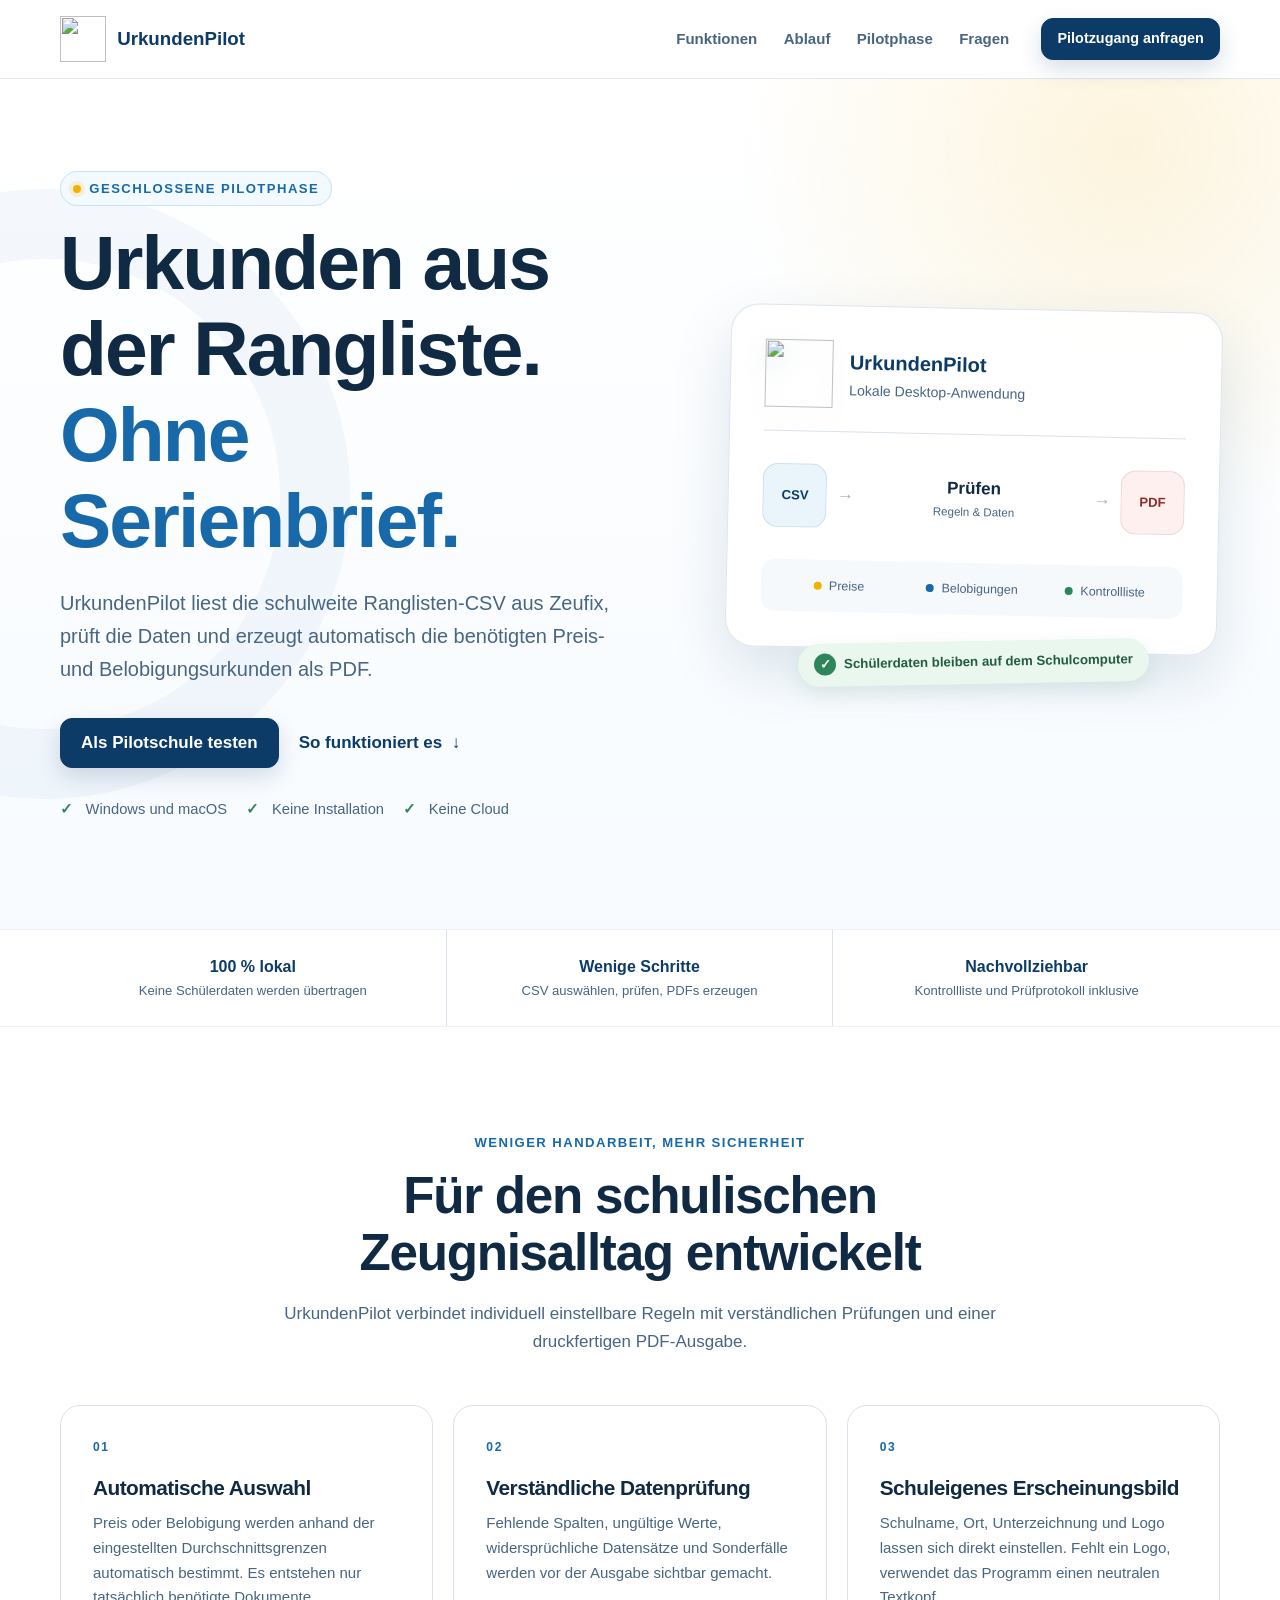
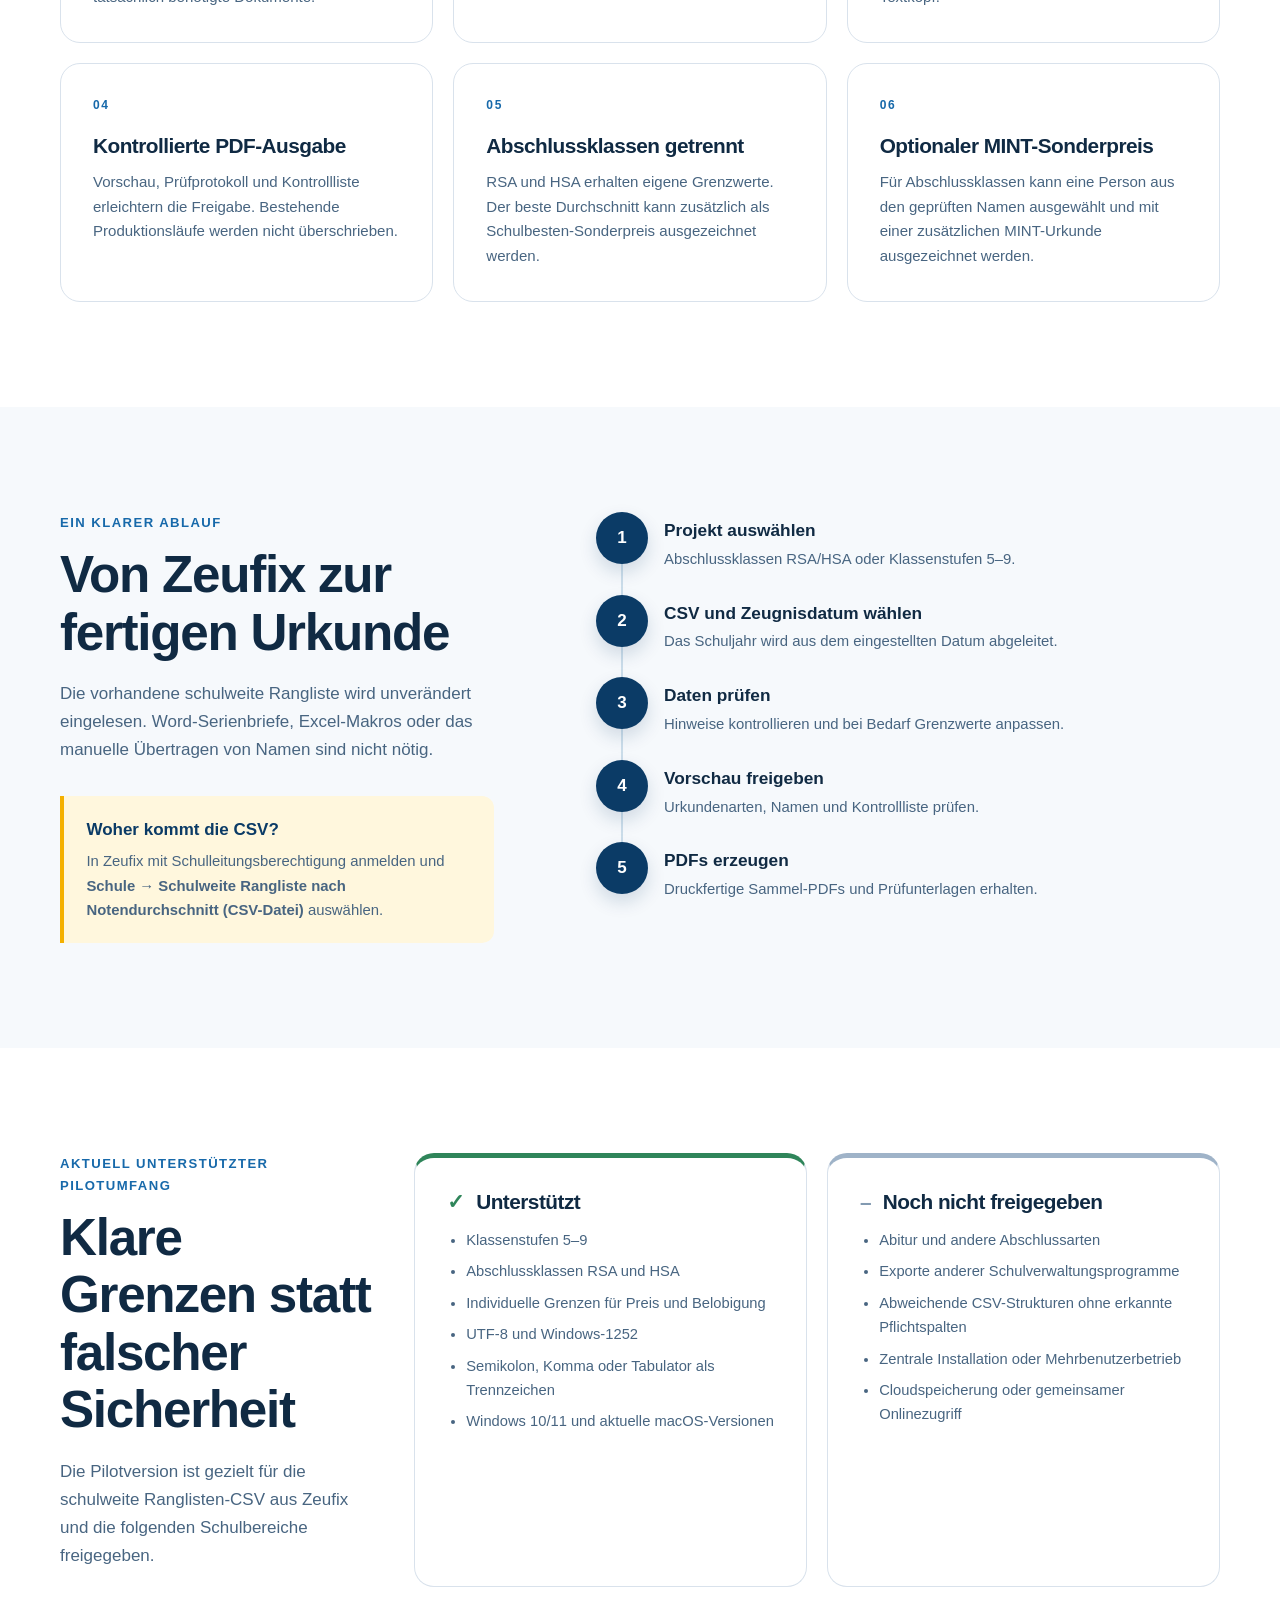
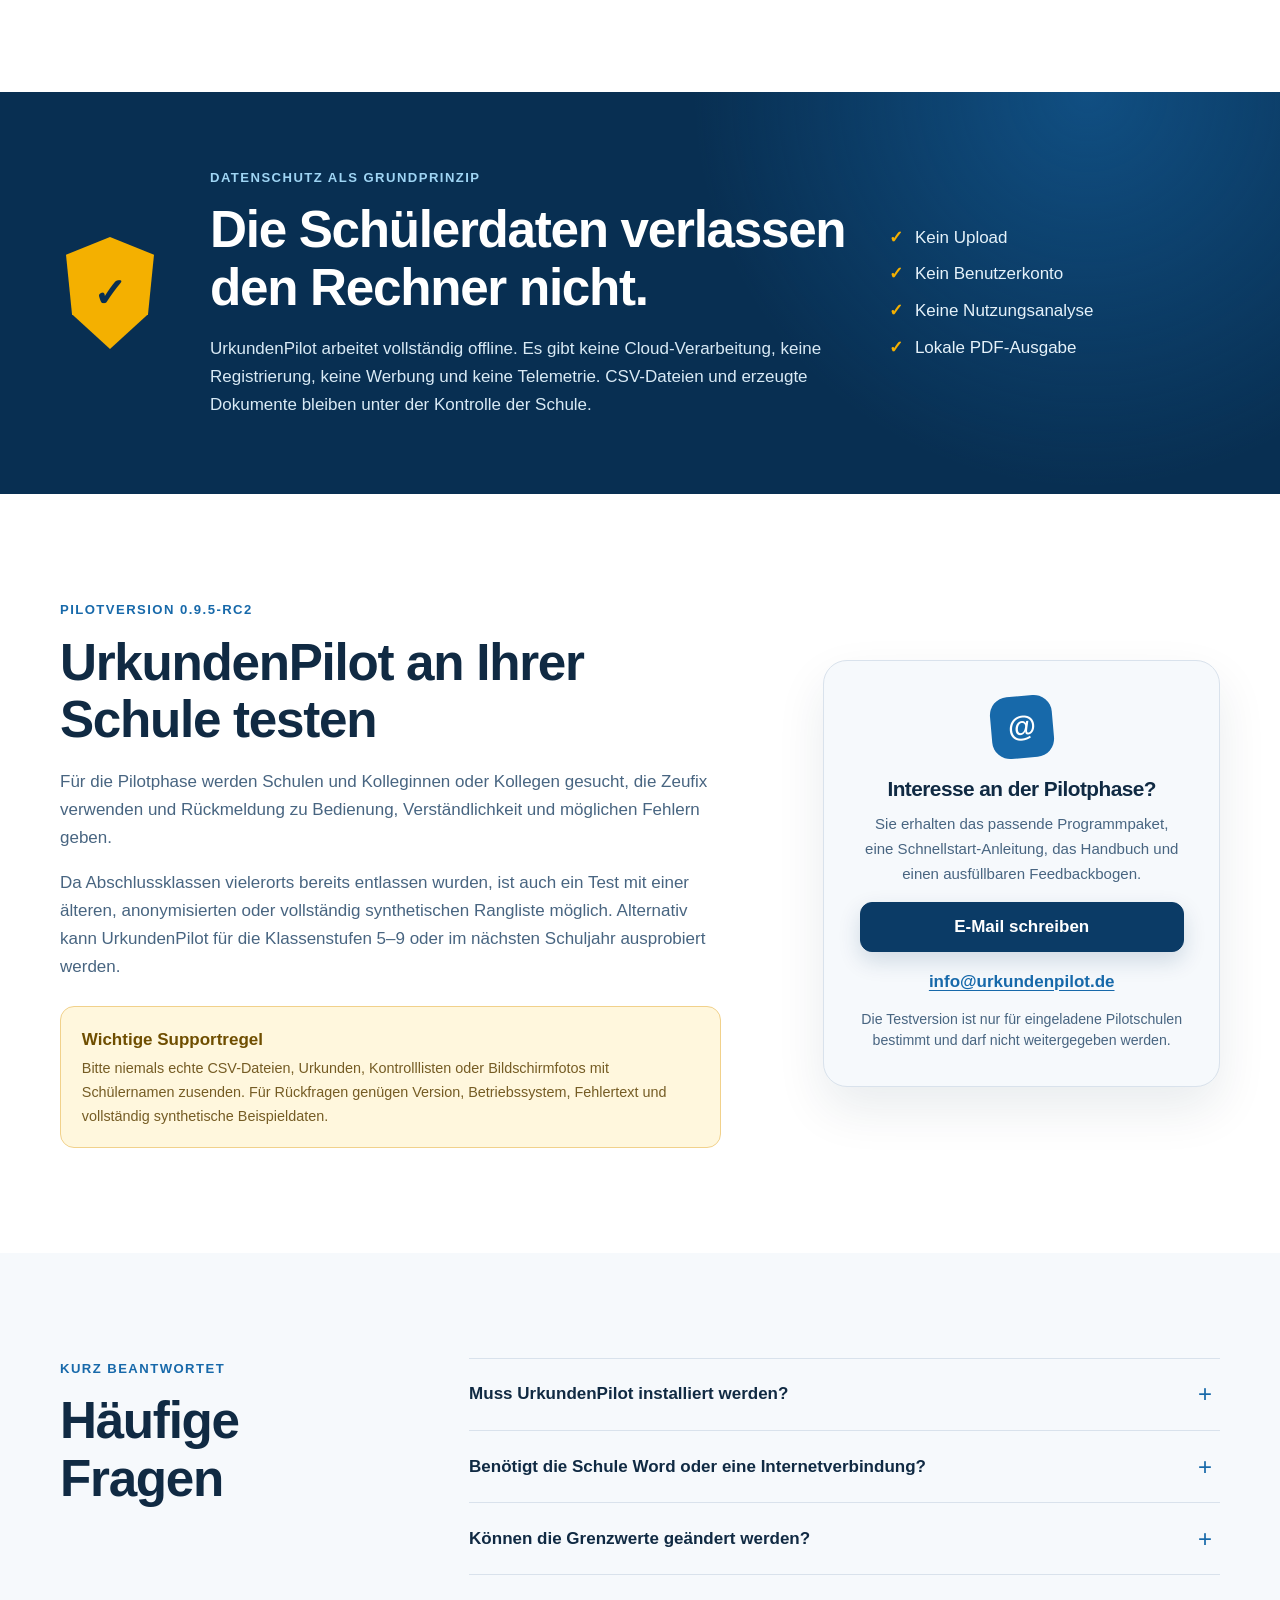
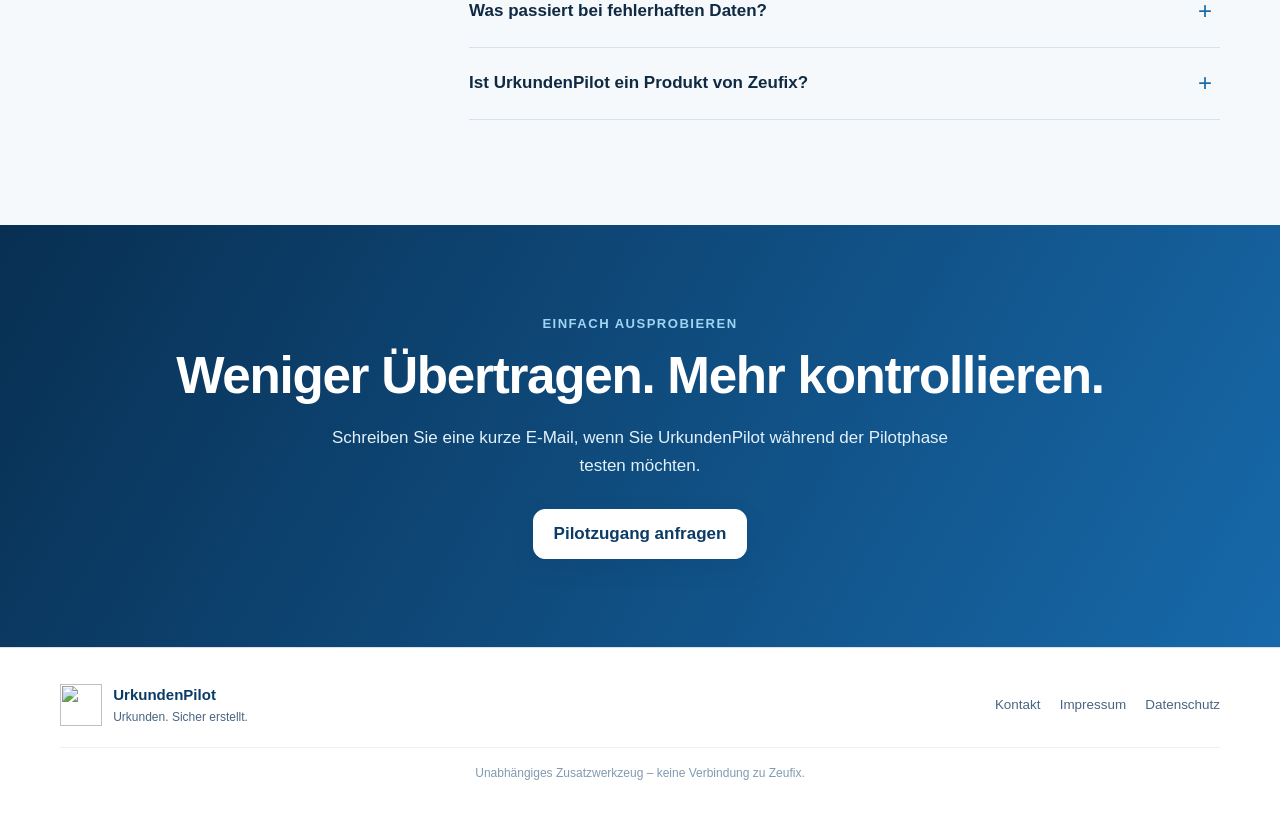
==== website/index.html @ e71a729e "Veröffentliche UrkundenPilot-Pilotseite" ====
<!doctype html>
<html lang="de">
<head>
  <meta charset="utf-8">
  <meta name="viewport" content="width=device-width, initial-scale=1">
  <meta name="description" content="UrkundenPilot erstellt aus der schulweiten Zeufix-Rangliste automatisch PDF-Urkunden für Preise und Belobigungen – lokal, offline und ohne Serienbrief.">
  <meta name="theme-color" content="#0b3b66">
  <meta property="og:title" content="UrkundenPilot – Preise und Belobigungen automatisch erstellen">
  <meta property="og:description" content="Schulweite Rangliste auswählen, Daten prüfen und fertige Urkunden als PDF erzeugen. Vollständig offline für Windows und macOS.">
  <meta property="og:type" content="website">
  <title>UrkundenPilot – Urkunden aus der Zeufix-Rangliste</title>
  <link rel="icon" href="assets/UrkundenPilot-logo.png" type="image/png">
  <link rel="stylesheet" href="assets/site.css">
</head>
<body>
  <a class="skip-link" href="#inhalt">Zum Inhalt springen</a>

  <header class="site-header">
    <div class="wrap header-inner">
      <a class="brand" href="index.html" aria-label="UrkundenPilot Startseite">
        <img src="assets/UrkundenPilot-logo.png" alt="" width="48" height="48">
        <span>UrkundenPilot</span>
      </a>
      <nav aria-label="Hauptnavigation">
        <a href="#funktionen">Funktionen</a>
        <a href="#ablauf">Ablauf</a>
        <a href="#pilotphase">Pilotphase</a>
        <a href="#fragen">Fragen</a>
      </nav>
      <a class="button button-small" href="mailto:info@urkundenpilot.de?subject=Interesse%20an%20der%20UrkundenPilot-Pilotphase">Pilotzugang anfragen</a>
    </div>
  </header>

  <main id="inhalt">
    <section class="hero">
      <div class="wrap hero-grid">
        <div class="hero-copy">
          <p class="eyebrow"><span></span> Geschlossene Pilotphase</p>
          <h1>Urkunden aus der Rangliste.<br><em>Ohne Serienbrief.</em></h1>
          <p class="lead">UrkundenPilot liest die schulweite Ranglisten-CSV aus Zeufix, prüft die Daten und erzeugt automatisch die benötigten Preis- und Belobigungsurkunden als PDF.</p>
          <div class="hero-actions">
            <a class="button" href="mailto:info@urkundenpilot.de?subject=Interesse%20an%20der%20UrkundenPilot-Pilotphase">Als Pilotschule testen</a>
            <a class="text-link" href="#ablauf">So funktioniert es <span aria-hidden="true">↓</span></a>
          </div>
          <ul class="check-list compact" aria-label="Zentrale Vorteile">
            <li>Windows und macOS</li>
            <li>Keine Installation</li>
            <li>Keine Cloud</li>
          </ul>
        </div>

        <div class="hero-visual" aria-label="Ablauf von der CSV-Datei zur fertigen PDF-Urkunde">
          <div class="pilot-card">
            <div class="pilot-card-head">
              <img src="assets/UrkundenPilot-logo.png" alt="" width="76" height="76">
              <div>
                <strong>UrkundenPilot</strong>
                <span>Lokale Desktop-Anwendung</span>
              </div>
            </div>
            <div class="process-row">
              <span class="file-icon">CSV</span>
              <span class="arrow" aria-hidden="true">→</span>
              <span class="process-step"><b>Prüfen</b><small>Regeln &amp; Daten</small></span>
              <span class="arrow" aria-hidden="true">→</span>
              <span class="file-icon pdf">PDF</span>
            </div>
            <div class="result-list">
              <div><span class="dot gold"></span> Preise</div>
              <div><span class="dot blue"></span> Belobigungen</div>
              <div><span class="dot green"></span> Kontrollliste</div>
            </div>
          </div>
          <p class="privacy-stamp"><span aria-hidden="true">✓</span> Schülerdaten bleiben auf dem Schulcomputer</p>
        </div>
      </div>
    </section>

    <section class="trust-strip" aria-label="Produkteigenschaften">
      <div class="wrap trust-grid">
        <div><strong>100 % lokal</strong><span>Keine Schülerdaten werden übertragen</span></div>
        <div><strong>Wenige Schritte</strong><span>CSV auswählen, prüfen, PDFs erzeugen</span></div>
        <div><strong>Nachvollziehbar</strong><span>Kontrollliste und Prüfprotokoll inklusive</span></div>
      </div>
    </section>

    <section class="section" id="funktionen">
      <div class="wrap">
        <div class="section-heading">
          <p class="kicker">Weniger Handarbeit, mehr Sicherheit</p>
          <h2>Für den schulischen Zeugnisalltag entwickelt</h2>
          <p>UrkundenPilot verbindet individuell einstellbare Regeln mit verständlichen Prüfungen und einer druckfertigen PDF-Ausgabe.</p>
        </div>

        <div class="feature-grid">
          <article class="feature-card">
            <span class="feature-number">01</span>
            <h3>Automatische Auswahl</h3>
            <p>Preis oder Belobigung werden anhand der eingestellten Durchschnittsgrenzen automatisch bestimmt. Es entstehen nur tatsächlich benötigte Dokumente.</p>
          </article>
          <article class="feature-card">
            <span class="feature-number">02</span>
            <h3>Verständliche Datenprüfung</h3>
            <p>Fehlende Spalten, ungültige Werte, widersprüchliche Datensätze und Sonderfälle werden vor der Ausgabe sichtbar gemacht.</p>
          </article>
          <article class="feature-card">
            <span class="feature-number">03</span>
            <h3>Schuleigenes Erscheinungsbild</h3>
            <p>Schulname, Ort, Unterzeichnung und Logo lassen sich direkt einstellen. Fehlt ein Logo, verwendet das Programm einen neutralen Textkopf.</p>
          </article>
          <article class="feature-card">
            <span class="feature-number">04</span>
            <h3>Kontrollierte PDF-Ausgabe</h3>
            <p>Vorschau, Prüfprotokoll und Kontrollliste erleichtern die Freigabe. Bestehende Produktionsläufe werden nicht überschrieben.</p>
          </article>
          <article class="feature-card">
            <span class="feature-number">05</span>
            <h3>Abschlussklassen getrennt</h3>
            <p>RSA und HSA erhalten eigene Grenzwerte. Der beste Durchschnitt kann zusätzlich als Schulbesten-Sonderpreis ausgezeichnet werden.</p>
          </article>
          <article class="feature-card">
            <span class="feature-number">06</span>
            <h3>Optionaler MINT-Sonderpreis</h3>
            <p>Für Abschlussklassen kann eine Person aus den geprüften Namen ausgewählt und mit einer zusätzlichen MINT-Urkunde ausgezeichnet werden.</p>
          </article>
        </div>
      </div>
    </section>

    <section class="section section-tinted" id="ablauf">
      <div class="wrap split-layout">
        <div>
          <p class="kicker">Ein klarer Ablauf</p>
          <h2>Von Zeufix zur fertigen Urkunde</h2>
          <p class="section-intro">Die vorhandene schulweite Rangliste wird unverändert eingelesen. Word-Serienbriefe, Excel-Makros oder das manuelle Übertragen von Namen sind nicht nötig.</p>
          <div class="note">
            <strong>Woher kommt die CSV?</strong>
            <p>In Zeufix mit Schulleitungsberechtigung anmelden und <b>Schule → Schulweite Rangliste nach Notendurchschnitt (CSV-Datei)</b> auswählen.</p>
          </div>
        </div>
        <ol class="steps">
          <li><span>1</span><div><strong>Projekt auswählen</strong><p>Abschlussklassen RSA/HSA oder Klassenstufen 5–9.</p></div></li>
          <li><span>2</span><div><strong>CSV und Zeugnisdatum wählen</strong><p>Das Schuljahr wird aus dem eingestellten Datum abgeleitet.</p></div></li>
          <li><span>3</span><div><strong>Daten prüfen</strong><p>Hinweise kontrollieren und bei Bedarf Grenzwerte anpassen.</p></div></li>
          <li><span>4</span><div><strong>Vorschau freigeben</strong><p>Urkundenarten, Namen und Kontrollliste prüfen.</p></div></li>
          <li><span>5</span><div><strong>PDFs erzeugen</strong><p>Druckfertige Sammel-PDFs und Prüfunterlagen erhalten.</p></div></li>
        </ol>
      </div>
    </section>

    <section class="section" id="umfang">
      <div class="wrap scope-grid">
        <div>
          <p class="kicker">Aktuell unterstützter Pilotumfang</p>
          <h2>Klare Grenzen statt falscher Sicherheit</h2>
          <p>Die Pilotversion ist gezielt für die schulweite Ranglisten-CSV aus Zeufix und die folgenden Schulbereiche freigegeben.</p>
        </div>
        <div class="scope-card supported">
          <h3><span aria-hidden="true">✓</span> Unterstützt</h3>
          <ul>
            <li>Klassenstufen 5–9</li>
            <li>Abschlussklassen RSA und HSA</li>
            <li>Individuelle Grenzen für Preis und Belobigung</li>
            <li>UTF-8 und Windows-1252</li>
            <li>Semikolon, Komma oder Tabulator als Trennzeichen</li>
            <li>Windows 10/11 und aktuelle macOS-Versionen</li>
          </ul>
        </div>
        <div class="scope-card not-supported">
          <h3><span aria-hidden="true">–</span> Noch nicht freigegeben</h3>
          <ul>
            <li>Abitur und andere Abschlussarten</li>
            <li>Exporte anderer Schulverwaltungsprogramme</li>
            <li>Abweichende CSV-Strukturen ohne erkannte Pflichtspalten</li>
            <li>Zentrale Installation oder Mehrbenutzerbetrieb</li>
            <li>Cloudspeicherung oder gemeinsamer Onlinezugriff</li>
          </ul>
        </div>
      </div>
    </section>

    <section class="privacy-panel">
      <div class="wrap privacy-grid">
        <div class="shield" aria-hidden="true">✓</div>
        <div>
          <p class="kicker light">Datenschutz als Grundprinzip</p>
          <h2>Die Schülerdaten verlassen den Rechner nicht.</h2>
          <p>UrkundenPilot arbeitet vollständig offline. Es gibt keine Cloud-Verarbeitung, keine Registrierung, keine Werbung und keine Telemetrie. CSV-Dateien und erzeugte Dokumente bleiben unter der Kontrolle der Schule.</p>
        </div>
        <ul class="check-list light-list">
          <li>Kein Upload</li>
          <li>Kein Benutzerkonto</li>
          <li>Keine Nutzungsanalyse</li>
          <li>Lokale PDF-Ausgabe</li>
        </ul>
      </div>
    </section>

    <section class="section" id="pilotphase">
      <div class="wrap pilot-section">
        <div>
          <p class="kicker">Pilotversion 0.9.5-rc2</p>
          <h2>UrkundenPilot an Ihrer Schule testen</h2>
          <p>Für die Pilotphase werden Schulen und Kolleginnen oder Kollegen gesucht, die Zeufix verwenden und Rückmeldung zu Bedienung, Verständlichkeit und möglichen Fehlern geben.</p>
          <p>Da Abschlussklassen vielerorts bereits entlassen wurden, ist auch ein Test mit einer älteren, anonymisierten oder vollständig synthetischen Rangliste möglich. Alternativ kann UrkundenPilot für die Klassenstufen 5–9 oder im nächsten Schuljahr ausprobiert werden.</p>
          <div class="support-warning">
            <strong>Wichtige Supportregel</strong>
            <p>Bitte niemals echte CSV-Dateien, Urkunden, Kontrolllisten oder Bildschirmfotos mit Schülernamen zusenden. Für Rückfragen genügen Version, Betriebssystem, Fehlertext und vollständig synthetische Beispieldaten.</p>
          </div>
        </div>
        <aside class="contact-card">
          <span class="mail-symbol" aria-hidden="true">@</span>
          <h3>Interesse an der Pilotphase?</h3>
          <p>Sie erhalten das passende Programmpaket, eine Schnellstart-Anleitung, das Handbuch und einen ausfüllbaren Feedbackbogen.</p>
          <a class="button full" href="mailto:info@urkundenpilot.de?subject=Interesse%20an%20der%20UrkundenPilot-Pilotphase">E-Mail schreiben</a>
          <a class="email-link" href="mailto:info@urkundenpilot.de">info@urkundenpilot.de</a>
          <small>Die Testversion ist nur für eingeladene Pilotschulen bestimmt und darf nicht weitergegeben werden.</small>
        </aside>
      </div>
    </section>

    <section class="section section-tinted" id="fragen">
      <div class="wrap faq-layout">
        <div>
          <p class="kicker">Kurz beantwortet</p>
          <h2>Häufige Fragen</h2>
        </div>
        <div class="faq-list">
          <details>
            <summary>Muss UrkundenPilot installiert werden?</summary>
            <p>Nein. Das heruntergeladene Paket wird vollständig entpackt und die Anwendung direkt gestartet. Administratorrechte sind im Regelfall nicht erforderlich.</p>
          </details>
          <details>
            <summary>Benötigt die Schule Word oder eine Internetverbindung?</summary>
            <p>Nein. Die Urkunden werden direkt als PDF erzeugt. Nach dem Herunterladen arbeitet die Anwendung vollständig offline.</p>
          </details>
          <details>
            <summary>Können die Grenzwerte geändert werden?</summary>
            <p>Ja. Preis- und Belobigungsgrenzen lassen sich für RSA, HSA und Klassenstufen 5–9 getrennt in der Anwendung einstellen.</p>
          </details>
          <details>
            <summary>Was passiert bei fehlerhaften Daten?</summary>
            <p>UrkundenPilot prüft Pflichtspalten und Werte vor der Ausgabe. Fehler stoppen die Erzeugung; Warnungen werden verständlich im Prüfergebnis und Prüfprotokoll ausgewiesen.</p>
          </details>
          <details>
            <summary>Ist UrkundenPilot ein Produkt von Zeufix?</summary>
            <p>Nein. UrkundenPilot ist ein unabhängiges Zusatzwerkzeug und steht in keiner geschäftlichen oder organisatorischen Verbindung zu Zeufix. Es verarbeitet den vorhandenen CSV-Export.</p>
          </details>
        </div>
      </div>
    </section>

    <section class="closing-cta">
      <div class="wrap">
        <p class="kicker light">Einfach ausprobieren</p>
        <h2>Weniger Übertragen. Mehr kontrollieren.</h2>
        <p>Schreiben Sie eine kurze E-Mail, wenn Sie UrkundenPilot während der Pilotphase testen möchten.</p>
        <a class="button button-light" href="mailto:info@urkundenpilot.de?subject=Interesse%20an%20der%20UrkundenPilot-Pilotphase">Pilotzugang anfragen</a>
      </div>
    </section>
  </main>

  <footer class="site-footer">
    <div class="wrap footer-grid">
      <div class="footer-brand">
        <img src="assets/UrkundenPilot-logo.png" alt="" width="44" height="44">
        <div><strong>UrkundenPilot</strong><span>Urkunden. Sicher erstellt.</span></div>
      </div>
      <div class="footer-links">
        <a href="mailto:info@urkundenpilot.de">Kontakt</a>
        <a href="impressum.html">Impressum</a>
        <a href="datenschutz.html">Datenschutz</a>
      </div>
      <p class="footer-note">Unabhängiges Zusatzwerkzeug – keine Verbindung zu Zeufix.</p>
    </div>
  </footer>
</body>
</html>
---- website/assets/site.css ----
:root {
  --ink: #102a43;
  --ink-soft: #486581;
  --navy: #0b3b66;
  --navy-deep: #082f52;
  --blue: #1769aa;
  --blue-soft: #eaf4fb;
  --gold: #f4b000;
  --gold-soft: #fff7dd;
  --green: #2f855a;
  --line: #d9e2ec;
  --paper: #ffffff;
  --surface: #f6f9fc;
  --shadow: 0 24px 60px rgba(11, 59, 102, .13);
  --radius: 20px;
  --wrap: 1160px;
}

* { box-sizing: border-box; }
html { scroll-behavior: smooth; }
body {
  margin: 0;
  color: var(--ink);
  background: var(--paper);
  font-family: Inter, ui-sans-serif, -apple-system, BlinkMacSystemFont, "Segoe UI", sans-serif;
  font-size: 17px;
  line-height: 1.65;
  text-rendering: optimizeLegibility;
}
img { display: block; max-width: 100%; }
a { color: var(--blue); text-underline-offset: .2em; }
a:hover { color: var(--navy); }
h1, h2, h3, p { margin-top: 0; }
h1, h2, h3 { color: var(--ink); line-height: 1.12; letter-spacing: -.025em; }
h1 { font-size: clamp(2.8rem, 6vw, 5.15rem); margin-bottom: 1.5rem; }
h2 { font-size: clamp(2rem, 4vw, 3.35rem); margin-bottom: 1.2rem; }
h3 { font-size: 1.3rem; margin-bottom: .75rem; }
em { color: var(--blue); font-style: normal; }
.wrap { width: min(calc(100% - 40px), var(--wrap)); margin-inline: auto; }
.skip-link { position: fixed; left: 1rem; top: -5rem; z-index: 100; padding: .8rem 1rem; color: #fff; background: var(--navy); border-radius: 8px; }
.skip-link:focus { top: 1rem; }

.site-header { position: sticky; top: 0; z-index: 20; border-bottom: 1px solid rgba(217, 226, 236, .85); background: rgba(255,255,255,.92); backdrop-filter: blur(14px); }
.header-inner { min-height: 78px; display: flex; align-items: center; gap: 2rem; }
.brand { display: inline-flex; align-items: center; gap: .7rem; color: var(--navy); font-size: 1.17rem; font-weight: 800; text-decoration: none; white-space: nowrap; }
.brand img { width: 46px; height: 46px; object-fit: contain; }
nav { display: flex; align-items: center; justify-content: center; gap: 1.65rem; margin-left: auto; }
nav a, .back-link { color: var(--ink-soft); font-size: .94rem; font-weight: 650; text-decoration: none; }
nav a:hover, .back-link:hover { color: var(--blue); }

.button { display: inline-flex; justify-content: center; align-items: center; min-height: 50px; padding: .75rem 1.25rem; border: 1px solid var(--navy); border-radius: 12px; color: #fff; background: var(--navy); box-shadow: 0 9px 22px rgba(11,59,102,.16); font-weight: 750; line-height: 1.2; text-decoration: none; transition: transform .18s ease, background .18s ease, box-shadow .18s ease; }
.button:hover { color: #fff; background: var(--blue); border-color: var(--blue); box-shadow: 0 12px 28px rgba(23,105,170,.22); transform: translateY(-1px); }
.button-small { min-height: 42px; padding: .6rem .95rem; font-size: .9rem; }
.button-light { color: var(--navy); background: #fff; border-color: #fff; }
.button-light:hover { color: var(--navy); background: var(--gold-soft); border-color: var(--gold-soft); }
.button.full { width: 100%; }
.text-link { color: var(--navy); font-weight: 750; text-decoration: none; }
.text-link span { display: inline-block; margin-left: .3rem; transition: transform .18s ease; }
.text-link:hover span { transform: translateY(3px); }

.hero { position: relative; overflow: hidden; padding: 92px 0 108px; background: radial-gradient(circle at 88% 8%, rgba(244,176,0,.13), transparent 28%), linear-gradient(180deg, #fff 0%, #f7fbff 100%); }
.hero::before { content: ""; position: absolute; width: 470px; height: 470px; left: -260px; top: 110px; border: 70px solid rgba(23,105,170,.045); border-radius: 50%; }
.hero-grid { display: grid; grid-template-columns: minmax(0, 1.08fr) minmax(370px, .92fr); align-items: center; gap: clamp(3rem, 7vw, 7rem); }
.hero-copy, .hero-visual { position: relative; z-index: 1; }
.eyebrow, .kicker { margin-bottom: .8rem; color: var(--blue); font-size: .82rem; font-weight: 800; letter-spacing: .11em; text-transform: uppercase; }
.eyebrow { display: inline-flex; align-items: center; gap: .55rem; padding: .36rem .72rem; border: 1px solid #c6e2f5; border-radius: 99px; background: #f3faff; }
.eyebrow span { width: 8px; height: 8px; border-radius: 50%; background: var(--gold); box-shadow: 0 0 0 4px rgba(244,176,0,.16); }
.lead { max-width: 670px; margin-bottom: 2rem; color: var(--ink-soft); font-size: clamp(1.08rem, 2vw, 1.25rem); }
.hero-actions { display: flex; align-items: center; flex-wrap: wrap; gap: 1.25rem; margin-bottom: 1.8rem; }
.check-list { padding: 0; margin: 0; list-style: none; }
.check-list li { position: relative; padding-left: 1.6rem; }
.check-list li::before { content: "✓"; position: absolute; left: 0; color: var(--green); font-weight: 900; }
.check-list.compact { display: flex; flex-wrap: wrap; gap: .55rem 1.2rem; color: var(--ink-soft); font-size: .92rem; }

.hero-visual { display: flex; flex-direction: column; align-items: center; }
.pilot-card { width: 100%; padding: clamp(1.4rem, 4vw, 2.15rem); border: 1px solid rgba(217,226,236,.9); border-radius: 28px; background: rgba(255,255,255,.94); box-shadow: var(--shadow); transform: rotate(1.2deg); }
.pilot-card-head { display: flex; align-items: center; gap: 1rem; padding-bottom: 1.4rem; border-bottom: 1px solid var(--line); }
.pilot-card-head img { width: 68px; height: 68px; object-fit: contain; filter: drop-shadow(0 8px 12px rgba(11,59,102,.12)); }
.pilot-card-head strong, .pilot-card-head span { display: block; }
.pilot-card-head strong { color: var(--navy); font-size: 1.25rem; }
.pilot-card-head span { color: var(--ink-soft); font-size: .88rem; }
.process-row { display: grid; grid-template-columns: 64px 24px minmax(85px, 1fr) 24px 64px; align-items: center; gap: .4rem; margin: 2rem 0; }
.file-icon { display: grid; place-items: center; aspect-ratio: 1; border-radius: 15px; color: var(--navy); background: var(--blue-soft); font-size: .82rem; font-weight: 900; box-shadow: inset 0 0 0 1px rgba(23,105,170,.14); }
.file-icon.pdf { color: #8f2d2d; background: #fff0f0; box-shadow: inset 0 0 0 1px rgba(143,45,45,.13); }
.arrow { text-align: center; color: #9fb3c8; font-weight: 800; }
.process-step { text-align: center; }
.process-step b, .process-step small { display: block; }
.process-step small { color: var(--ink-soft); font-size: .72rem; }
.result-list { display: grid; grid-template-columns: repeat(3, 1fr); gap: .6rem; padding: 1rem; border-radius: 14px; background: var(--surface); color: var(--ink-soft); font-size: .78rem; text-align: center; }
.dot { display: inline-block; width: 8px; height: 8px; margin-right: .25rem; border-radius: 50%; }
.dot.gold { background: var(--gold); } .dot.blue { background: var(--blue); } .dot.green { background: var(--green); }
.privacy-stamp { display: inline-flex; align-items: center; gap: .5rem; margin: -10px auto 0; padding: .65rem 1rem; border-radius: 99px; color: #245c40; background: #e9f7ef; box-shadow: 0 8px 20px rgba(47,133,90,.12); font-size: .83rem; font-weight: 750; transform: rotate(-1deg); }
.privacy-stamp span { display: grid; place-items: center; width: 22px; height: 22px; border-radius: 50%; color: #fff; background: var(--green); }

.trust-strip { border-top: 1px solid #edf2f7; border-bottom: 1px solid #edf2f7; background: #fff; }
.trust-grid { display: grid; grid-template-columns: repeat(3, 1fr); }
.trust-grid > div { padding: 1.5rem 2rem; border-right: 1px solid var(--line); text-align: center; }
.trust-grid > div:last-child { border: 0; }
.trust-grid strong, .trust-grid span { display: block; }
.trust-grid strong { color: var(--navy); font-size: 1rem; }
.trust-grid span { color: var(--ink-soft); font-size: .82rem; }

.section { padding: 105px 0; }
.section-tinted { background: var(--surface); }
.section-heading { max-width: 760px; margin: 0 auto 3rem; text-align: center; }
.section-heading > p:last-child, .section-intro { color: var(--ink-soft); }
.feature-grid { display: grid; grid-template-columns: repeat(3, 1fr); gap: 1.25rem; }
.feature-card { position: relative; padding: 2rem; overflow: hidden; border: 1px solid var(--line); border-radius: var(--radius); background: #fff; transition: transform .18s ease, box-shadow .18s ease, border-color .18s ease; }
.feature-card:hover { border-color: #b9d8ec; box-shadow: 0 18px 40px rgba(16,42,67,.08); transform: translateY(-3px); }
.feature-card p { margin-bottom: 0; color: var(--ink-soft); font-size: .94rem; }
.feature-number { display: block; margin-bottom: 1.15rem; color: var(--blue); font-size: .75rem; font-weight: 900; letter-spacing: .14em; }

.split-layout { display: grid; grid-template-columns: .82fr 1.18fr; gap: clamp(3rem, 8vw, 8rem); align-items: start; }
.note { margin-top: 2rem; padding: 1.25rem 1.4rem; border-left: 4px solid var(--gold); border-radius: 0 12px 12px 0; background: var(--gold-soft); }
.note strong { color: var(--navy); }
.note p { margin: .3rem 0 0; color: var(--ink-soft); font-size: .93rem; }
.steps { padding: 0; margin: 0; list-style: none; counter-reset: steps; }
.steps li { display: grid; grid-template-columns: 52px 1fr; gap: 1rem; padding: 0 0 1.45rem; position: relative; }
.steps li:not(:last-child)::after { content: ""; position: absolute; top: 50px; bottom: 0; left: 25px; width: 2px; background: #cbddea; }
.steps li > span { display: grid; place-items: center; width: 52px; height: 52px; z-index: 1; border-radius: 50%; color: #fff; background: var(--navy); box-shadow: 0 8px 18px rgba(11,59,102,.16); font-weight: 850; }
.steps strong { display: block; padding-top: .25rem; color: var(--ink); font-size: 1.08rem; }
.steps p { margin: .15rem 0 0; color: var(--ink-soft); font-size: .93rem; }

.scope-grid { display: grid; grid-template-columns: .85fr 1fr 1fr; gap: 1.25rem; align-items: stretch; }
.scope-grid > div:first-child { padding-right: 1.3rem; }
.scope-grid > div:first-child p:last-child { color: var(--ink-soft); }
.scope-card { padding: 2rem; border: 1px solid var(--line); border-radius: var(--radius); background: #fff; }
.scope-card.supported { border-top: 5px solid var(--green); }
.scope-card.not-supported { border-top: 5px solid #9fb3c8; }
.scope-card h3 span { margin-right: .4rem; color: var(--green); }
.scope-card.not-supported h3 span { color: #829ab1; }
.scope-card ul { padding-left: 1.2rem; margin-bottom: 0; color: var(--ink-soft); font-size: .92rem; }
.scope-card li + li { margin-top: .45rem; }

.privacy-panel { padding: 75px 0; color: #fff; background: radial-gradient(circle at 85% 0%, rgba(23,105,170,.55), transparent 34%), var(--navy-deep); }
.privacy-grid { display: grid; grid-template-columns: 110px 1.45fr .75fr; gap: 2.5rem; align-items: center; }
.privacy-grid h2 { color: #fff; }
.privacy-grid p:not(.kicker) { margin-bottom: 0; color: #d9eaf5; }
.kicker.light { color: #9fd5f4; }
.shield { display: grid; place-items: center; width: 100px; height: 112px; color: var(--navy-deep); background: var(--gold); clip-path: polygon(50% 0, 94% 16%, 88% 69%, 50% 100%, 12% 69%, 6% 16%); font-size: 2.5rem; font-weight: 900; }
.light-list li { color: #e5f2fa; }
.light-list li + li { margin-top: .55rem; }
.light-list li::before { color: var(--gold); }

.pilot-section { display: grid; grid-template-columns: 1.25fr .75fr; gap: clamp(3rem, 8vw, 7rem); align-items: center; }
.pilot-section > div > p:not(.kicker) { color: var(--ink-soft); }
.support-warning { margin-top: 1.6rem; padding: 1.15rem 1.3rem; border: 1px solid #f1d18b; border-radius: 14px; background: var(--gold-soft); }
.support-warning strong { color: #6f4e00; }
.support-warning p { margin: .2rem 0 0; color: #755c24 !important; font-size: .9rem; }
.contact-card { padding: 2.2rem; border: 1px solid var(--line); border-radius: 24px; background: var(--surface); box-shadow: 0 22px 50px rgba(16,42,67,.09); text-align: center; }
.mail-symbol { display: grid; place-items: center; width: 62px; height: 62px; margin: 0 auto 1.2rem; border-radius: 18px; color: #fff; background: var(--blue); font-size: 1.8rem; font-weight: 800; transform: rotate(-5deg); }
.contact-card p { color: var(--ink-soft); font-size: .94rem; }
.email-link { display: inline-block; margin: 1rem 0 .8rem; font-weight: 750; }
.contact-card small { display: block; color: var(--ink-soft); line-height: 1.5; }

.faq-layout { display: grid; grid-template-columns: .58fr 1.42fr; gap: clamp(2rem, 8vw, 7rem); align-items: start; }
.faq-list { border-top: 1px solid var(--line); }
.faq-list details { border-bottom: 1px solid var(--line); }
.faq-list summary { position: relative; padding: 1.35rem 3rem 1.35rem 0; color: var(--ink); cursor: pointer; font-weight: 750; list-style: none; }
.faq-list summary::-webkit-details-marker { display: none; }
.faq-list summary::after { content: "+"; position: absolute; right: .5rem; top: 50%; translate: 0 -50%; color: var(--blue); font-size: 1.5rem; font-weight: 500; }
.faq-list details[open] summary::after { content: "−"; }
.faq-list details p { padding: 0 3rem 1.35rem 0; margin: 0; color: var(--ink-soft); font-size: .94rem; }

.closing-cta { padding: 88px 0; color: #fff; background: linear-gradient(120deg, var(--navy-deep), var(--blue)); text-align: center; }
.closing-cta h2 { color: #fff; }
.closing-cta p:not(.kicker) { max-width: 650px; margin: 0 auto 1.8rem; color: #e3f1fa; }

.site-footer { padding: 2.2rem 0; border-top: 1px solid var(--line); background: #fff; }
.footer-grid { display: grid; grid-template-columns: 1fr auto; align-items: center; gap: 1.2rem 2rem; }
.footer-brand { display: flex; align-items: center; gap: .7rem; }
.footer-brand img { width: 42px; height: 42px; object-fit: contain; }
.footer-brand strong, .footer-brand span { display: block; }
.footer-brand strong { color: var(--navy); font-size: .94rem; }
.footer-brand span { color: var(--ink-soft); font-size: .75rem; }
.footer-links { display: flex; flex-wrap: wrap; justify-content: flex-end; gap: 1.2rem; }
.footer-links a { color: var(--ink-soft); font-size: .84rem; text-decoration: none; }
.footer-links a:hover { color: var(--blue); }
.footer-note { grid-column: 1 / -1; padding-top: 1rem; margin: 0; border-top: 1px solid #edf2f7; color: #829ab1; font-size: .75rem; text-align: center; }

.legal-page { background: var(--surface); }
.legal-page .site-header { position: static; }
.legal-content { max-width: 820px; min-height: 70vh; padding-top: 80px; padding-bottom: 100px; }
.legal-content h1 { font-size: clamp(2.6rem, 6vw, 4.2rem); }
.legal-content h2 { margin-top: 2.5rem; font-size: 1.35rem; }
.legal-content p { color: var(--ink-soft); }
.legal-updated { margin-top: 3.5rem; padding-top: 1rem; border-top: 1px solid var(--line); font-size: .86rem; }
.error-page { display: grid; min-height: 100vh; place-items: center; padding: 2rem; background: var(--surface); text-align: center; }
.error-page main { max-width: 620px; }
.error-page img { margin: 0 auto 1.5rem; }
.error-page h1 { font-size: clamp(2rem, 5vw, 3.3rem); }
.error-page p:not(.kicker) { color: var(--ink-soft); }

@media (max-width: 980px) {
  nav { display: none; }
  .header-inner .button-small { margin-left: auto; }
  .hero-grid { grid-template-columns: 1fr; }
  .hero-copy { max-width: 760px; }
  .hero-visual { max-width: 590px; margin: 0 auto; width: 100%; }
  .feature-grid { grid-template-columns: repeat(2, 1fr); }
  .scope-grid { grid-template-columns: 1fr 1fr; }
  .scope-grid > div:first-child { grid-column: 1 / -1; max-width: 720px; }
  .privacy-grid { grid-template-columns: 90px 1fr; }
  .privacy-grid .check-list { grid-column: 2; }
}

@media (max-width: 760px) {
  body { font-size: 16px; }
  .wrap { width: min(calc(100% - 30px), var(--wrap)); }
  .site-header { position: static; }
  .header-inner { min-height: 68px; gap: .8rem; }
  .brand img { width: 40px; height: 40px; }
  .brand span { font-size: 1rem; }
  .button-small { padding: .55rem .7rem; font-size: .78rem; }
  .hero { padding: 70px 0 82px; }
  .hero-grid { gap: 3.3rem; }
  .hero-actions { align-items: flex-start; flex-direction: column; }
  .check-list.compact { flex-direction: column; gap: .3rem; }
  .pilot-card { border-radius: 20px; transform: none; }
  .process-row { grid-template-columns: 54px 18px minmax(70px, 1fr) 18px 54px; }
  .result-list { grid-template-columns: 1fr; text-align: left; }
  .privacy-stamp { margin-top: -8px; transform: none; }
  .trust-grid { grid-template-columns: 1fr; }
  .trust-grid > div { border-right: 0; border-bottom: 1px solid var(--line); }
  .section { padding: 76px 0; }
  .feature-grid, .scope-grid, .split-layout, .pilot-section, .faq-layout { grid-template-columns: 1fr; }
  .scope-grid > div:first-child { grid-column: auto; }
  .privacy-grid { grid-template-columns: 1fr; text-align: center; }
  .shield { margin: 0 auto; }
  .privacy-grid .check-list { grid-column: auto; width: max-content; margin: 0 auto; text-align: left; }
  .footer-grid { grid-template-columns: 1fr; justify-items: center; text-align: center; }
  .footer-links { justify-content: center; }
  .back-link { margin-left: auto; font-size: .82rem; }
}

@media (max-width: 420px) {
  .header-inner .button-small { display: none; }
  .brand { margin-right: auto; }
  .process-row { grid-template-columns: 50px 14px minmax(62px, 1fr) 14px 50px; font-size: .88rem; }
  .file-icon { border-radius: 12px; font-size: .7rem; }
}

@media (prefers-reduced-motion: reduce) {
  html { scroll-behavior: auto; }
  *, *::before, *::after { transition-duration: .01ms !important; animation-duration: .01ms !important; }
}
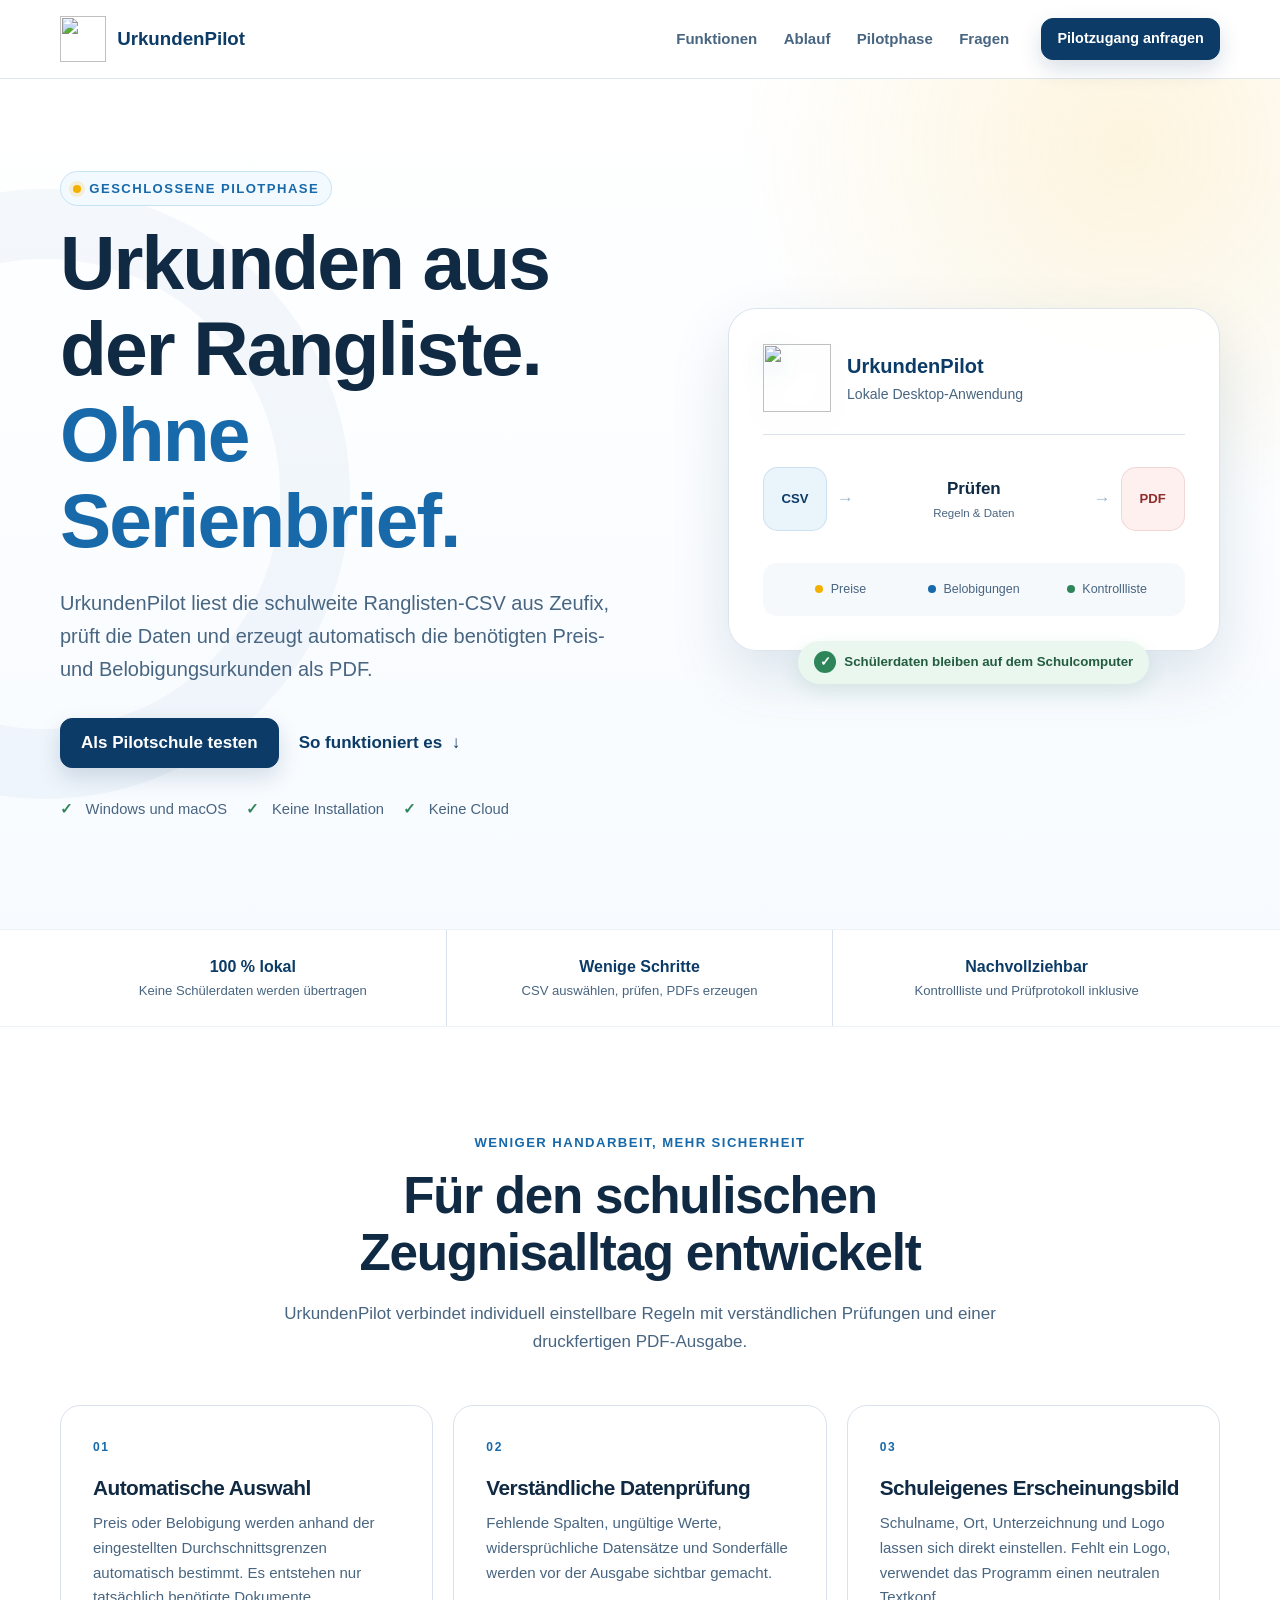
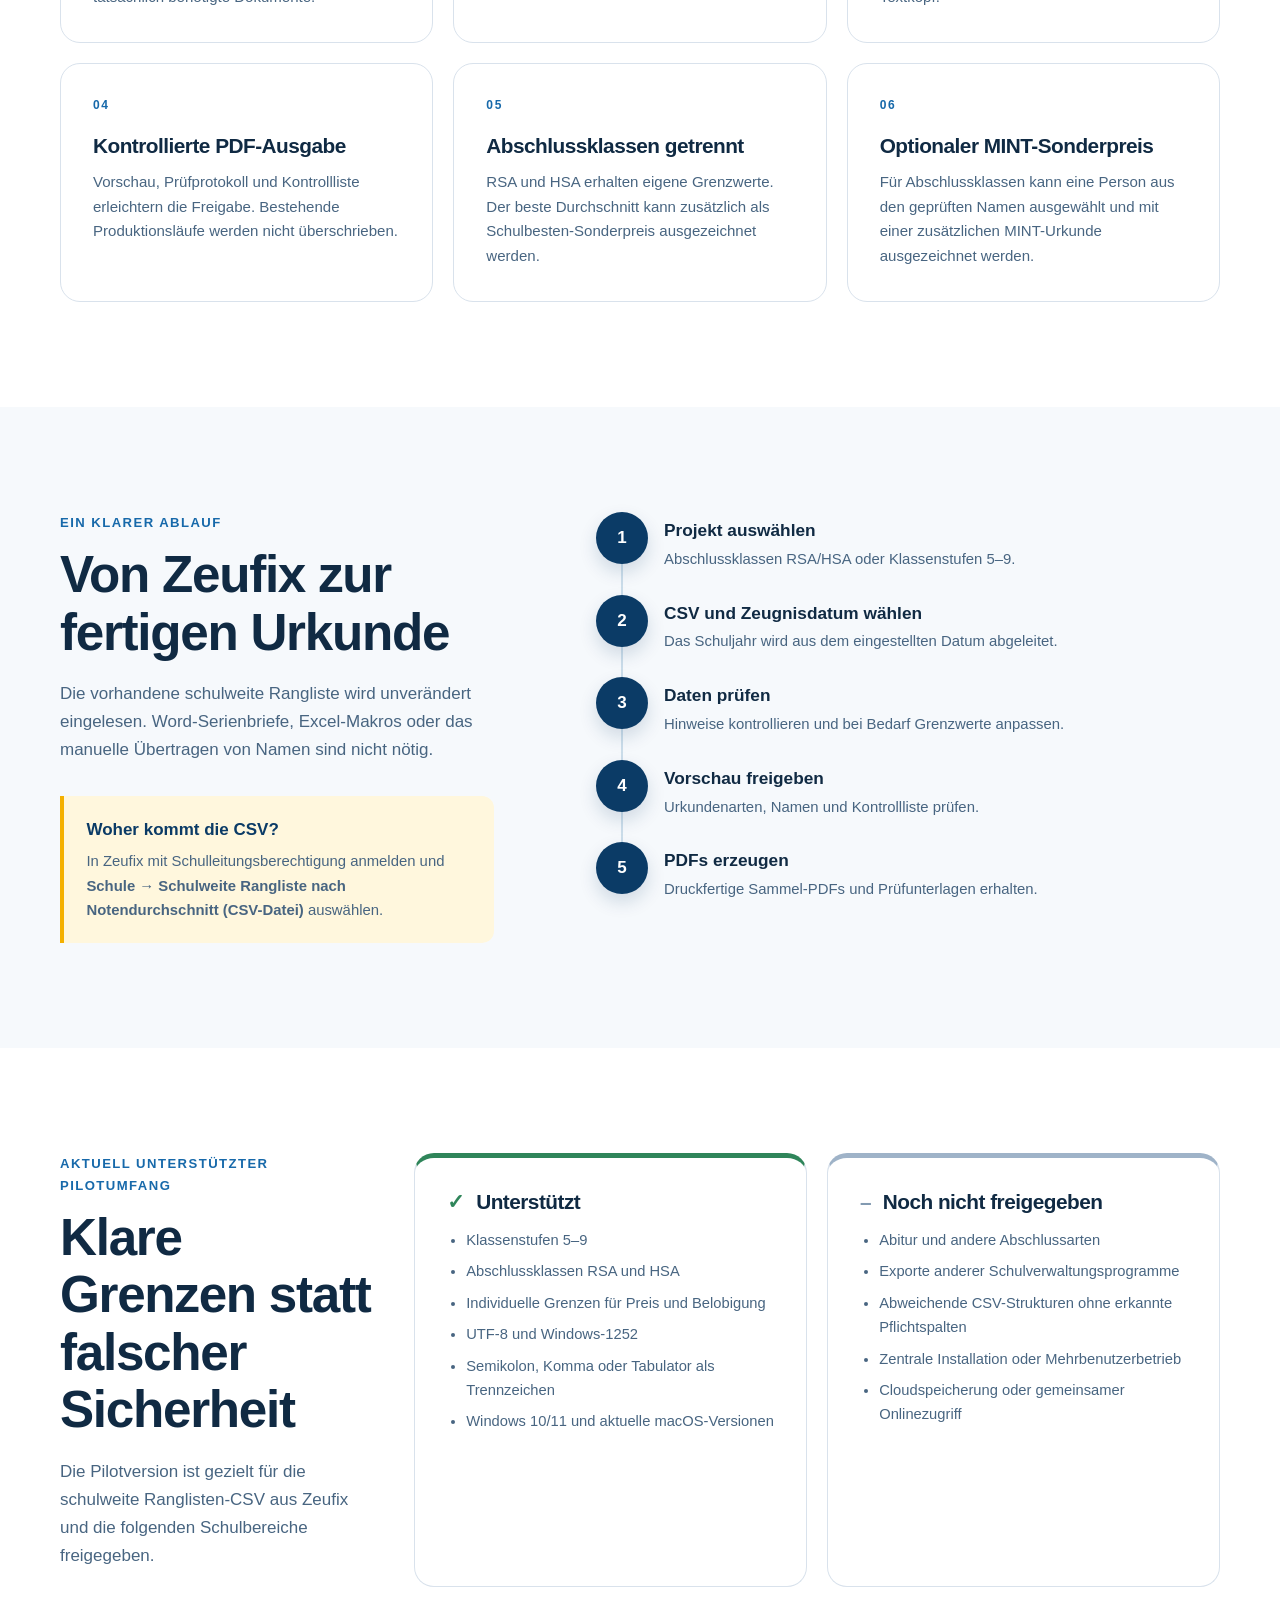
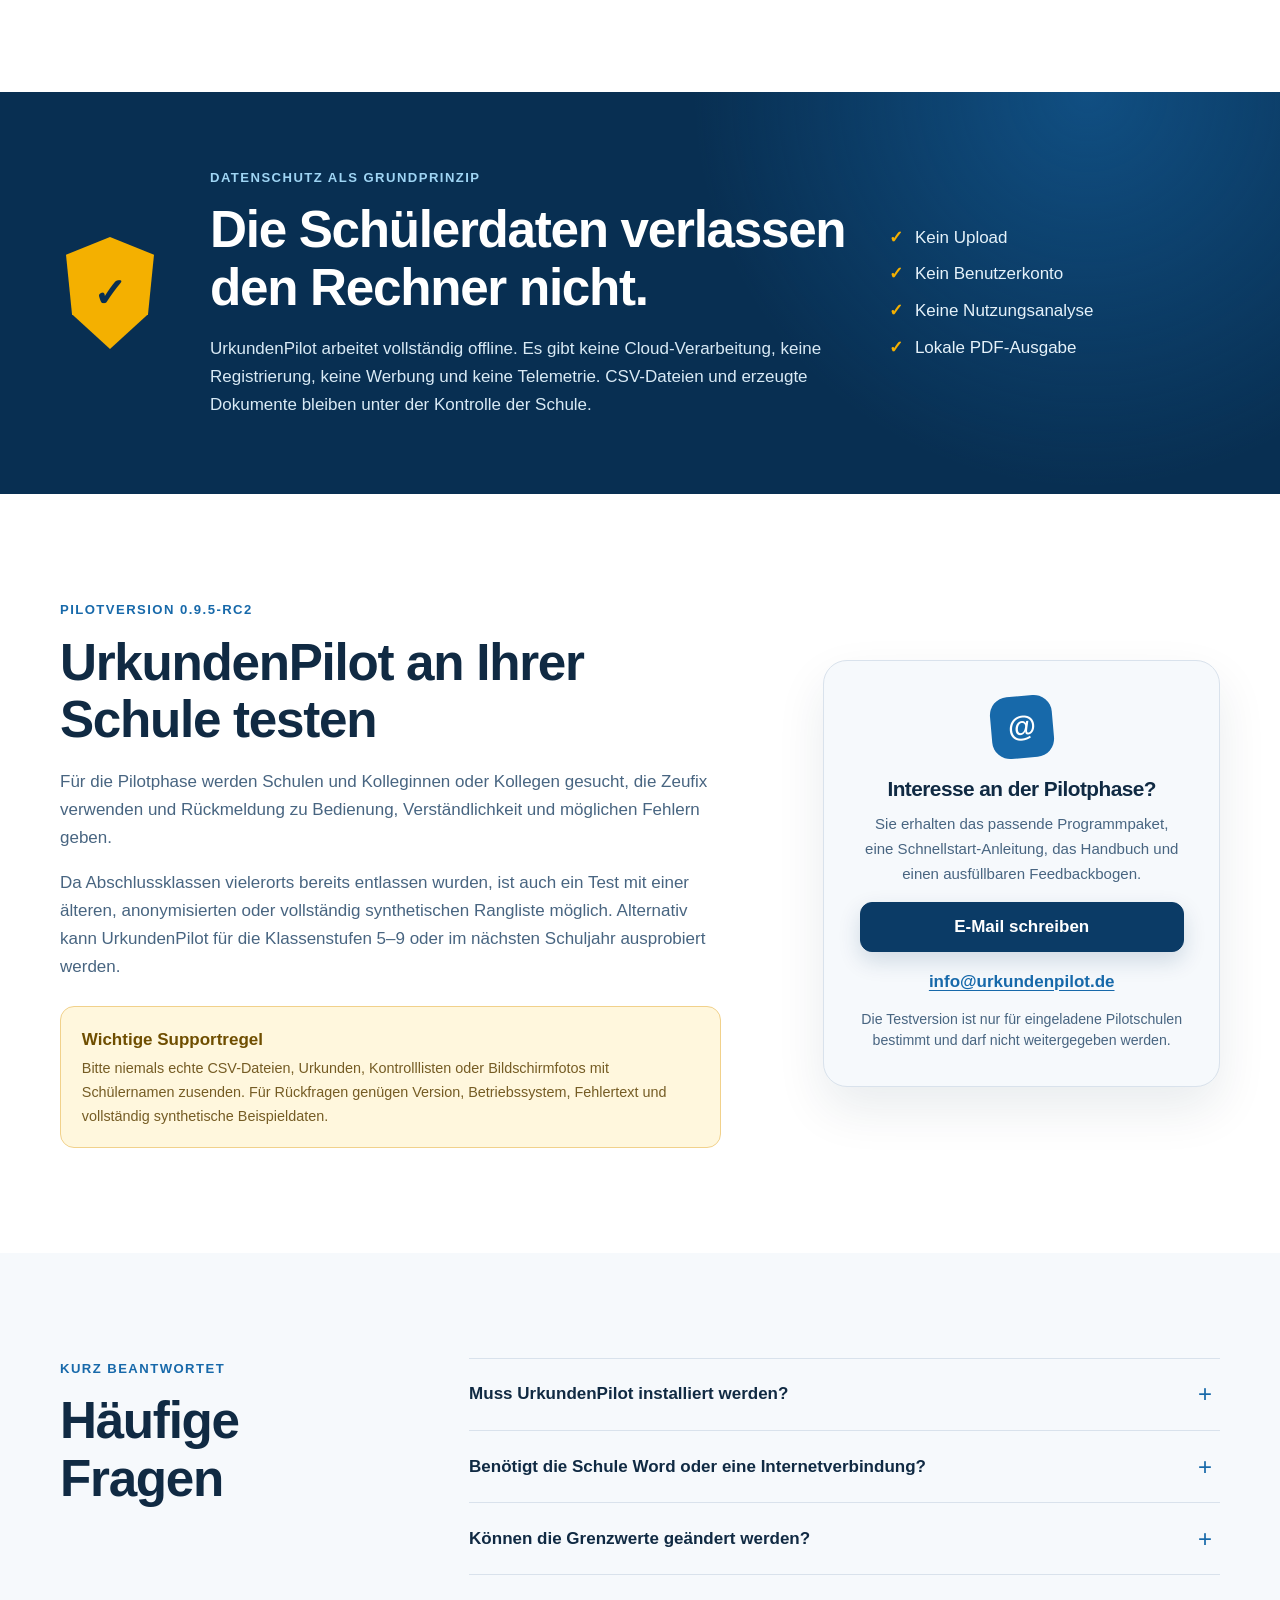
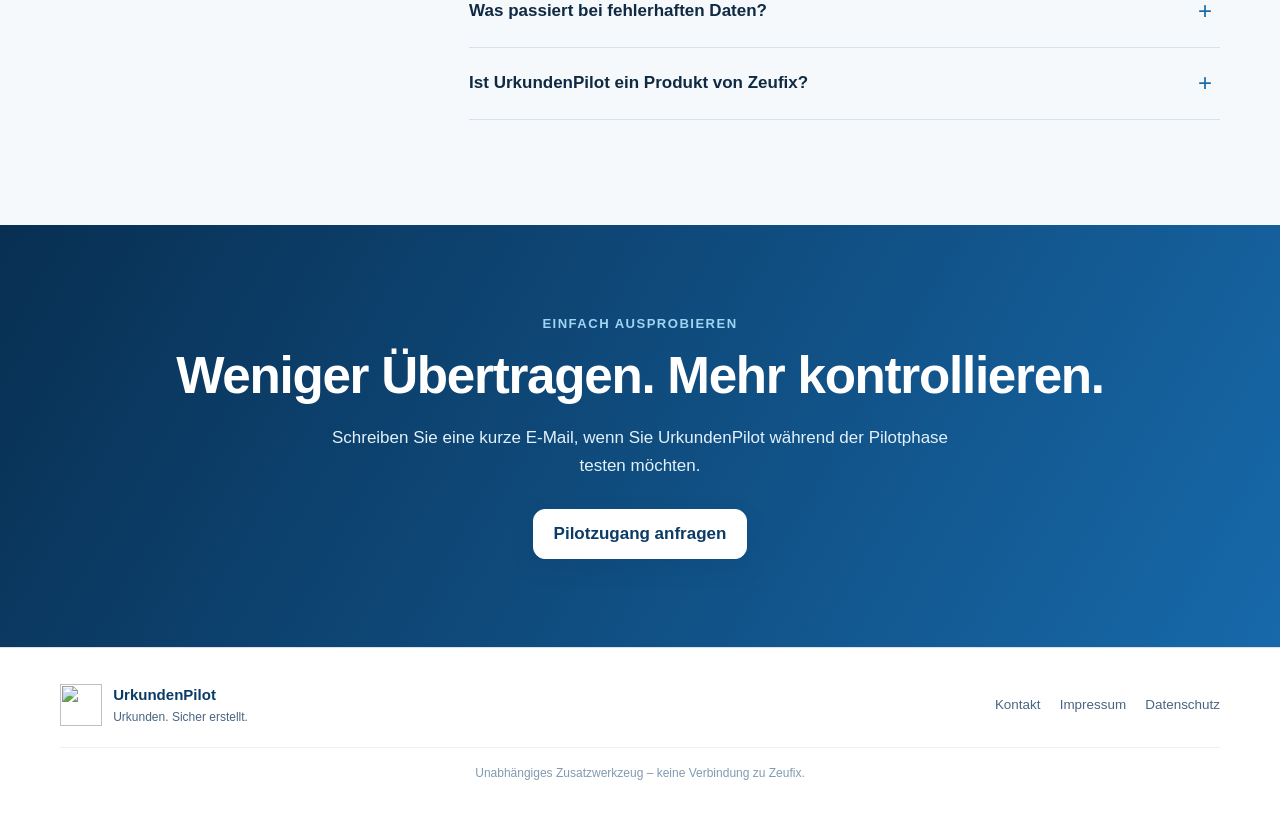
==== commit 9f829f19: "Hinterlege eigene Website-Domain" ====
--- a/website/index.html
+++ b/website/index.html
@@ -8,7 +8,9 @@
   <meta property="og:title" content="UrkundenPilot – Preise und Belobigungen automatisch erstellen">
   <meta property="og:description" content="Schulweite Rangliste auswählen, Daten prüfen und fertige Urkunden als PDF erzeugen. Vollständig offline für Windows und macOS.">
   <meta property="og:type" content="website">
+  <meta property="og:url" content="https://urkundenpilot.de/">
   <title>UrkundenPilot – Urkunden aus der Zeufix-Rangliste</title>
+  <link rel="canonical" href="https://urkundenpilot.de/">
   <link rel="icon" href="assets/UrkundenPilot-logo.png" type="image/png">
   <link rel="stylesheet" href="assets/site.css">
 </head>
--- a/website/assets/site.css
+++ b/website/assets/site.css
@@ -73,7 +73,7 @@
 .check-list.compact { display: flex; flex-wrap: wrap; gap: .55rem 1.2rem; color: var(--ink-soft); font-size: .92rem; }
 
 .hero-visual { display: flex; flex-direction: column; align-items: center; }
-.pilot-card { width: 100%; padding: clamp(1.4rem, 4vw, 2.15rem); border: 1px solid rgba(217,226,236,.9); border-radius: 28px; background: rgba(255,255,255,.94); box-shadow: var(--shadow); transform: rotate(1.2deg); }
+.pilot-card { width: 100%; padding: clamp(1.4rem, 4vw, 2.15rem); border: 1px solid rgba(217,226,236,.9); border-radius: 28px; background: rgba(255,255,255,.94); box-shadow: var(--shadow); }
 .pilot-card-head { display: flex; align-items: center; gap: 1rem; padding-bottom: 1.4rem; border-bottom: 1px solid var(--line); }
 .pilot-card-head img { width: 68px; height: 68px; object-fit: contain; filter: drop-shadow(0 8px 12px rgba(11,59,102,.12)); }
 .pilot-card-head strong, .pilot-card-head span { display: block; }
@@ -89,7 +89,7 @@
 .result-list { display: grid; grid-template-columns: repeat(3, 1fr); gap: .6rem; padding: 1rem; border-radius: 14px; background: var(--surface); color: var(--ink-soft); font-size: .78rem; text-align: center; }
 .dot { display: inline-block; width: 8px; height: 8px; margin-right: .25rem; border-radius: 50%; }
 .dot.gold { background: var(--gold); } .dot.blue { background: var(--blue); } .dot.green { background: var(--green); }
-.privacy-stamp { display: inline-flex; align-items: center; gap: .5rem; margin: -10px auto 0; padding: .65rem 1rem; border-radius: 99px; color: #245c40; background: #e9f7ef; box-shadow: 0 8px 20px rgba(47,133,90,.12); font-size: .83rem; font-weight: 750; transform: rotate(-1deg); }
+.privacy-stamp { display: inline-flex; align-items: center; gap: .5rem; margin: -10px auto 0; padding: .65rem 1rem; border-radius: 99px; color: #245c40; background: #e9f7ef; box-shadow: 0 8px 20px rgba(47,133,90,.12); font-size: .83rem; font-weight: 750; }
 .privacy-stamp span { display: grid; place-items: center; width: 22px; height: 22px; border-radius: 50%; color: #fff; background: var(--green); }
 
 .trust-strip { border-top: 1px solid #edf2f7; border-bottom: 1px solid #edf2f7; background: #fff; }
